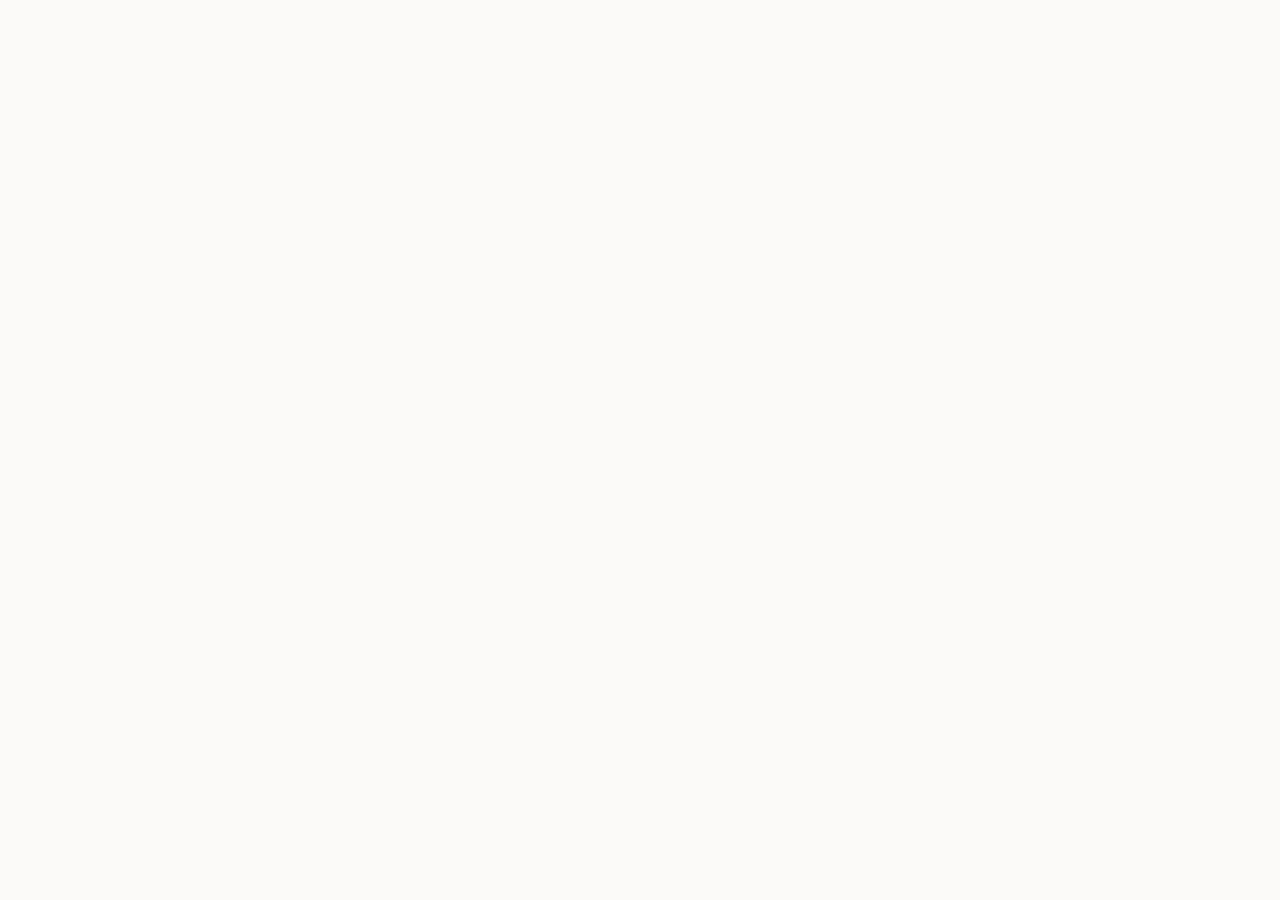
==== index.html @ 91e50dca "Set up project structure and design tokens" ====
<!doctype html>
<html lang="en">
  <head>
    <meta charset="UTF-8" />
    <meta name="viewport" content="width=device-width, initial-scale=1.0" />
    <title>AppTrack</title>

    <!-- Attached CSS -->
    <link rel="stylesheet" href="/css/landing.css" />
    <link rel="stylesheet" href="/css/general.css" />
    <link rel="stylesheet" href="/css/components.css" />
    <link rel="stylesheet" href="/css/dashboard.css" />
    <link rel="stylesheet" href="/css/queries.css" />

    <!-- Attached JS -->
    <script src="/js/script.js" defer></script>

    <!-- Attached Fonts: Fraunces, & Inter -->
    <link rel="preconnect" href="https://fonts.googleapis.com" />
    <link rel="preconnect" href="https://fonts.gstatic.com" crossorigin />
    <link
      href="https://fonts.googleapis.com/css2?family=Fraunces:ital,opsz,wght@0,9..144,100..900;1,9..144,100..900&family=Inter:ital,opsz,wght@0,14..32,100..900;1,14..32,100..900&display=swap"
      rel="stylesheet"
    />
  </head>
  <body></body>
</html>
---- css/landing.css ----
/* landing page sections */

/*========================*/
/* HERO SECTION          */
/*========================*/
---- css/general.css ----
/* (tokens, reset, base) */

/*
--- 01 TYPOGRAPHY
Root: 100% (1rem = 16px). rem = px / 16
- Font sizes (px): 10 / 12 / 14 / 16 / 18 / 20 / 24 / 30 / 36 / 44 / 52 / 62 / 74 / 86 / 98
  Pick 7-8 per project. Body text never below 16px.
- Fluid headings: clamp(min, rem + vw, max). Never pure vw (breaks user zoom).
- Weights: 400 regular / 500 medium / 600 semibold / 700 bold
- Line heights: 1.1 big headings / 1.25 small headings / 1.5 body (default) / 1.7 long text
- Letter spacing: -0.02em big headings / 0.08em small uppercase labels

--- 02 COLORS
Two layers: palette (raw values) + semantic roles (what components use).
Components only use semantic tokens. Check contrast: 4.5:1 text, 3:1 large text & UI.

--- 03 IMAGES / 04 ICONS
(ToolBox) One icon pack only. SVG only: https://lucide.dev

--- 05 SHADOWS: sm (small UI) / md (cards, dropdowns) / lg (modals)
--- 06 BORDER-RADIUS: sm 4 / md 8 / lg 12 / full

--- 07 WHITE SPACE
- Spacing (px): 2 / 4 / 8 / 12 / 16 / 24 / 32 / 48 / 64 / 80 / 96 / 128
- Container (px): 1300 (lg) / 1200 (md) + gutter on the sides

--- 08 ANIMATIONS / TRANSITIONS
- Durations: 200 / 300 / 500ms. Animations need a purpose.
- Name the properties you animate (never transition: all).
- Always respect prefers-reduced-motion.
*/

/*========================*/
/* DESIGN TOKENS          */
/*========================*/
:root {
  /* Font families */
  --ff-heading: 'Fraunces', serif;
  --ff-body: 'Inter', sans-serif;

  /* Font sizes */
  --fs-10: 0.625rem;
  --fs-12: 0.75rem;
  --fs-14: 0.875rem;
  --fs-16: 1rem;
  --fs-18: 1.125rem;
  --fs-20: 1.25rem;
  --fs-24: 1.5rem;
  --fs-30: 1.875rem;
  --fs-36: 2.25rem;
  --fs-44: 2.75rem;
  --fs-52: 3.25rem;
  --fs-62: 3.875rem;
  --fs-74: 4.625rem;
  --fs-86: 5.375rem;
  --fs-98: 6.125rem;

  /* Fluid sizes: clamp(min, rem + vw, max) */
  --fs-hero: clamp(2.75rem, 2.332rem + 1.714vw, 3.875rem);

  /* Font weights */
  --fw-regular: 400;
  --fw-medium: 500;
  --fw-semibold: 600;
  --fw-bold: 700;

  /* Line heights */
  --lh-tight: 1.1;
  --lh-snug: 1.25;
  --lh-normal: 1.5;
  --lh-relaxed: 1.7;

  /* Letter spacing */
  --ls-tight: -0.02em;
  --ls-normal: 0;
  --ls-wide: 0.08em;

  /* Spacing */
  --space-2: 0.125rem;
  --space-4: 0.25rem;
  --space-8: 0.5rem;
  --space-12: 0.75rem;
  --space-16: 1rem;
  --space-24: 1.5rem;
  --space-32: 2rem;
  --space-48: 3rem;
  --space-64: 4rem;
  --space-80: 5rem;
  --space-96: 6rem;
  --space-128: 8rem;

  /* Layout */
  --container-lg: 81.25rem;
  --container-md: 75rem;
  --gutter: 1.5rem;

  /* Border radius */
  --radius-sm: 0.25rem;
  --radius-md: 0.5rem;
  --radius-lg: 0.75rem;
  --radius-full: 9999px;

  /* Shadows */
  --shadow-sm: 0 1px 2px rgb(0 0 0 / 0.06);
  --shadow-md: 0 4px 12px rgb(0 0 0 / 0.08);
  --shadow-lg: 0 12px 32px rgb(0 0 0 / 0.14);

  /* Transitions */
  --duration-fast: 200ms;
  --duration-base: 300ms;
  --duration-slow: 500ms;
  --ease-out: cubic-bezier(0.22, 1, 0.36, 1);
  --ease-in-out: cubic-bezier(0.65, 0, 0.35, 1);

  /* Layers (z-index) */
  --z-dropdown: 100;
  --z-overlay: 200;
  --z-modal: 300;
  --z-toast: 400;

  /* Colors: palette (raw values, these are never used directly in components) */
  --teal-50: #eef7f5;
  --teal-100: #d5ede7;
  --teal-200: #abdacf;
  --teal-300: #79c1b1;
  --teal-400: #46a390;
  --teal-500: #23866f;
  --teal-600: #146c59;
  --teal-700: #105648;
  --teal-800: #0d443a;
  --teal-900: #0a3029;
  --stone-0: #ffffff;
  --stone-25: #fbfaf8;
  --stone-50: #f5f3ef;
  --stone-100: #ece9e3;
  --stone-200: #ddd9d1;
  --stone-300: #c4bfb5;
  --stone-400: #928c80;
  --stone-500: #79736a;
  --stone-600: #5c574f;
  --stone-700: #45413b;
  --stone-800: #2e2b27;
  --stone-900: #1c1a17;
  --amber-100: #fef3dc;
  --amber-500: #d99000;
  --amber-700: #8a5a00;
  --violet-100: #efebfb;
  --violet-500: #7c5cd6;
  --violet-700: #5b3fb0;
  --green-100: #e4f4ea;
  --green-500: #2e9a5c;
  --green-700: #17703f;
  --red-100: #fdecea;
  --red-500: #e04f43;
  --red-700: #b42318;
  --red-800: #912018;

  /* Colors: semantic roles */
  --color-bg: var(--stone-25);
  --color-surface: var(--stone-0);
  --color-surface-muted: var(--stone-50);
  --color-surface-sunken: var(--stone-100);
  --color-text-strong: var(--stone-900);
  --color-text: var(--stone-700);
  --color-text-muted: var(--stone-600);
  --color-text-placeholder: var(--stone-500);
  --color-primary: var(--teal-600);
  --color-primary-hover: var(--teal-700);
  --color-primary-subtle: var(--teal-50);
  --color-primary-strong: var(--teal-800);
  --color-text-on-primary: var(--stone-0);
  --color-border: var(--stone-200);
  --color-border-strong: var(--stone-400);
  --color-focus: var(--teal-500);
  --color-inverse-bg: var(--teal-900);
  --color-text-inverse: var(--teal-50);
  --color-text-inverse-muted: var(--teal-300);
  --color-status-applied-text: var(--stone-600);
  --color-status-applied-bg: var(--stone-50);
  --color-status-applied-dot: var(--stone-400);
  --color-status-interview-text: var(--amber-700);
  --color-status-interview-bg: var(--amber-100);
  --color-status-interview-dot: var(--amber-500);
  --color-status-second-text: var(--violet-700);
  --color-status-second-bg: var(--violet-100);
  --color-status-second-dot: var(--violet-500);
  --color-status-offer-text: var(--green-700);
  --color-status-offer-bg: var(--green-100);
  --color-status-offer-dot: var(--green-500);
  --color-status-rejected-text: var(--red-700);
  --color-status-rejected-bg: var(--red-100);
  --color-status-rejected-dot: var(--red-500);
  --color-danger-text: var(--red-700);
  --color-danger-bg: var(--red-100);
  --color-danger-border: var(--red-500);
  --color-overlay: var(--stone-900);
  --color-danger: var(--red-700);
  --color-danger-hover: var(--red-800);
}

/*========================*/
/* GLOBAL RESET & BASE    */
/*========================*/
*,
::before,
::after {
  margin: 0;
  padding: 0;
  box-sizing: border-box;
}

html {
  font-size: 100%;
}

@media (prefers-reduced-motion: no-preference) {
  html {
    scroll-behavior: smooth;
  }
}

body {
  font-family: var(--ff-body);
  font-size: var(--fs-16);
  font-weight: var(--fw-regular);
  line-height: var(--lh-normal);
  color: var(--color-text);
  background-color: var(--color-bg);
  -webkit-font-smoothing: antialiased;
}

h1,
h2,
h3,
h4 {
  font-family: var(--ff-heading);
  line-height: var(--lh-snug);
  color: var(--color-text-strong);
  text-wrap: balance;
}

p {
  text-wrap: pretty;
}

img,
picture,
svg,
video {
  display: block;
  max-width: 100%;
}

input,
button,
textarea,
select {
  font: inherit;
  color: inherit;
}

button {
  cursor: pointer;
}

:focus-visible {
  outline: 3px solid var(--color-focus);
  outline-offset: 3px;
}

@media (prefers-reduced-motion: reduce) {
  *,
  ::before,
  ::after {
    animation-duration: 0.01ms !important;
    animation-iteration-count: 1 !important;
    transition-duration: 0.01ms !important;
  }
}

/*=========================================*/
/* GENERAL REUSABLE COMPONENTS (Utilities) */
/*========================================*/
.container {
  width: 100%;
  max-width: calc(var(--container-md) + var(--gutter) * 2);
  margin-inline: auto;
  padding-inline: var(--gutter);
}

/* Hides content visually but keeps it for screen readers */
.sr-only {
  position: absolute;
  width: 1px;
  height: 1px;
  padding: 0;
  margin: -1px;
  overflow: hidden;
  clip: rect(0, 0, 0, 0);
  white-space: nowrap;
  border: 0;
}

/*==============================*/
/* HELPER CLASSES               */
/*==============================*/
.margin-bottom-sm {
  margin-bottom: var(--space-16);
}

.margin-bottom-md {
  margin-bottom: var(--space-32);
}

.margin-bottom-lg {
  margin-bottom: var(--space-64);
}
---- css/components.css ----
/* shared pieces: buttons, inputs, badges, modals, toast */
---- css/dashboard.css ----
/* header, tabs, table, cards, Up next */
---- css/queries.css ----
/* ==========================================================================
   MEDIA QUERIES - RESPONSIVE DESIGN SYSTEM (desktop-first, max-width)
   ========================================================================== */

/*
   RULES:
   - Media queries handle LAYOUT: collapse grids, stack rows, mobile nav,
     step down section spacing and gutter, hide decorative elements.
   - Type scales on its own with clamp(). The root font-size stays 100%.
   - Breakpoints in em: px / 16 = em (1em = 16px in queries, always).
   - CSS variables cannot be used inside media query conditions.
   - Place breakpoints where the design breaks, roughly every 150-300px.
*/

/* ====================================== */
/* BELOW 1344px (Smaller desktops) = 84em */
/* ====================================== */
@media (max-width: 84em) {
}

/* ============================================ */
/* BELOW 1232px (Landscape tablets) = 77em      */
/* ============================================ */
@media (max-width: 77em) {
}

/* ============================== */
/* BELOW 944px (Tablets) = 59em   */
/* ============================== */
@media (max-width: 59em) {
}

/* ===================================== */
/* BELOW 744px (Small tablets) = 46.5em  */
/* ===================================== */
@media (max-width: 46.5em) {
}

/* ============================== */
/* BELOW 544px (Phones) = 34em    */
/* ============================== */
@media (max-width: 34em) {
  :root {
    --gutter: 1rem;
  }
}
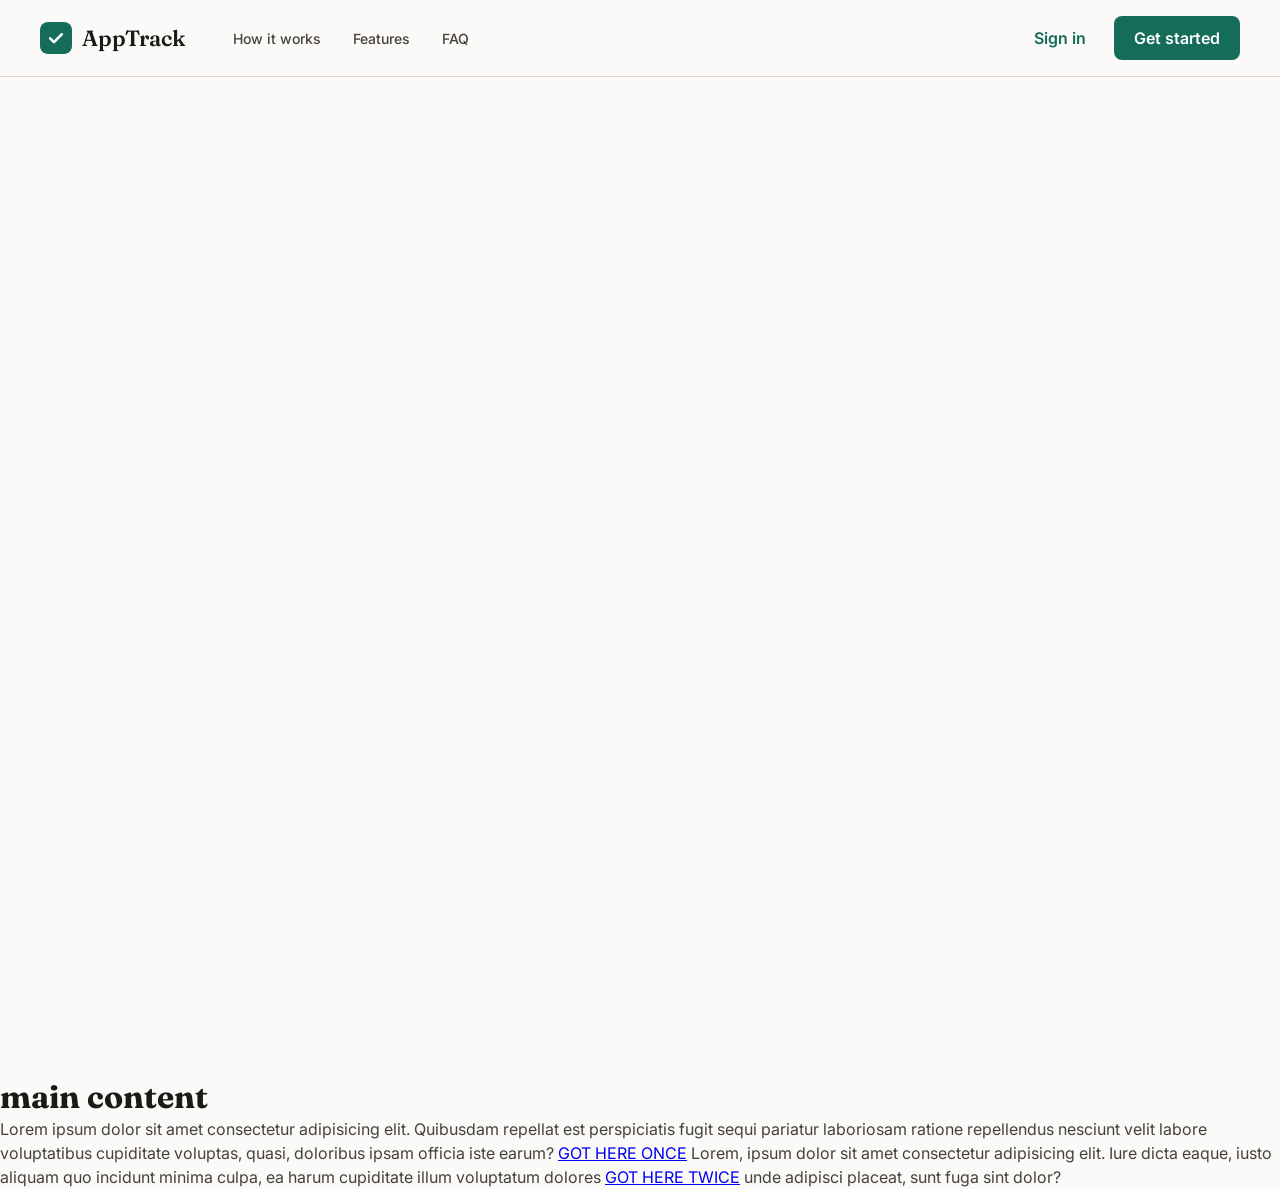
==== commit 5df6d856: "Add skip link, header and navigation" ====
--- a/index.html
+++ b/index.html
@@ -6,22 +6,116 @@
     <title>AppTrack</title>
 
     <!-- Attached CSS -->
-    <link rel="stylesheet" href="/css/landing.css" />
-    <link rel="stylesheet" href="/css/general.css" />
-    <link rel="stylesheet" href="/css/components.css" />
-    <link rel="stylesheet" href="/css/dashboard.css" />
-    <link rel="stylesheet" href="/css/queries.css" />
+    <link rel="stylesheet" href="css/general.css" />
+    <link rel="stylesheet" href="css/landing.css" />
+    <link rel="stylesheet" href="css/components.css" />
+    <link rel="stylesheet" href="css/dashboard.css" />
+    <link rel="stylesheet" href="css/queries.css" />
 
     <!-- Attached JS -->
-    <script src="/js/script.js" defer></script>
+    <script src="js/script.js" defer></script>
 
     <!-- Attached Fonts: Fraunces, & Inter -->
     <link rel="preconnect" href="https://fonts.googleapis.com" />
     <link rel="preconnect" href="https://fonts.gstatic.com" crossorigin />
     <link
-      href="https://fonts.googleapis.com/css2?family=Fraunces:ital,opsz,wght@0,9..144,100..900;1,9..144,100..900&family=Inter:ital,opsz,wght@0,14..32,100..900;1,14..32,100..900&display=swap"
+      href="https://fonts.googleapis.com/css2?family=Fraunces:opsz,wght@9..144,400;9..144,600&family=Inter:opsz,wght@14..32,400;14..32,500;14..32,600&display=swap"
       rel="stylesheet"
     />
   </head>
-  <body></body>
+  <body>
+    <a class="skip-link" href="#main-content">Skip to main content</a>
+
+    <header class="header">
+      <div class="header__wrapper container">
+        <a class="header__brand link-reset" href="#top">
+          <img class="header__logo" src="icons/logo-mark.svg" alt="" />
+          <span class="header__wordmark">AppTrack</span>
+        </a>
+
+        <nav class="nav" id="navigation">
+          <ul class="nav__items">
+            <li class="nav__item">
+              <a class="nav__link" href="#">How it works</a>
+            </li>
+
+            <li class="nav__item">
+              <a class="nav__link" href="#">Features</a>
+            </li>
+
+            <li class="nav__item">
+              <a class="nav__link" href="#">FAQ</a>
+            </li>
+          </ul>
+        </nav>
+
+        <div class="header__actions">
+          <button class="btn btn--ghost btn-reset" type="button">
+            Sign in
+          </button>
+
+          <button class="btn btn--primary btn-reset" type="button">
+            Get started
+          </button>
+        </div>
+
+        <button
+          class="header__btn-nav btn-reset"
+          type="button"
+          aria-label="navigation menu"
+          aria-expanded="false"
+          aria-controls="navigation"
+        >
+          <svg
+            class="header__icon-open"
+            aria-hidden="true"
+            width="24"
+            height="24"
+            viewBox="0 0 24 24"
+            fill="none"
+            stroke="currentColor"
+            stroke-width="1.75"
+            stroke-linecap="round"
+            stroke-linejoin="round"
+          >
+            <path d="M4 5h16" />
+            <path d="M4 12h16" />
+            <path d="M4 19h16" />
+          </svg>
+
+          <svg
+            class="header__icon-close"
+            aria-hidden="true"
+            width="24"
+            height="24"
+            viewBox="0 0 24 24"
+            fill="none"
+            stroke="currentColor"
+            stroke-width="1.75"
+            stroke-linecap="round"
+            stroke-linejoin="round"
+          >
+            <path d="M18 6 6 18" />
+            <path d="m6 6 12 12" />
+          </svg>
+        </button>
+      </div>
+    </header>
+
+    <main id="main-content">
+      <!-- testing ONLY -->
+      <h1 style="margin-top: 1000px">main content</h1>
+      <p>
+        Lorem ipsum dolor sit amet consectetur adipisicing elit. Quibusdam
+        repellat est perspiciatis fugit sequi pariatur laboriosam ratione
+        repellendus nesciunt velit labore voluptatibus cupiditate voluptas,
+        quasi, doloribus ipsam officia iste earum?
+        <a href="#">GOT HERE ONCE</a> Lorem, ipsum dolor sit amet consectetur
+        adipisicing elit. Iure dicta eaque, iusto aliquam quo incidunt minima
+        culpa, ea harum cupiditate illum voluptatum dolores
+        <a href="#">GOT HERE TWICE</a> unde adipisci placeat, sunt fuga sint
+        dolor?
+      </p>
+    </main>
+  </body>
 </html>
--- a/css/general.css
+++ b/css/general.css
@@ -1,4 +1,8 @@
-/* (tokens, reset, base) */
+/* 
+==========================================================================
+(TOKENS, RESET, BASE)
+=========================================================================== 
+*/
 
 /*
 --- 01 TYPOGRAPHY
@@ -7,7 +11,7 @@
   Pick 7-8 per project. Body text never below 16px.
 - Fluid headings: clamp(min, rem + vw, max). Never pure vw (breaks user zoom).
 - Weights: 400 regular / 500 medium / 600 semibold / 700 bold
-- Line heights: 1.1 big headings / 1.25 small headings / 1.5 body (default) / 1.7 long text
+- Line heights: 1.1 big headings / 1.25 small headings / 1.5 body (default) / 1.6 relaxed text
 - Letter spacing: -0.02em big headings / 0.08em small uppercase labels
 
 --- 02 COLORS
@@ -45,6 +49,7 @@
   --fs-16: 1rem;
   --fs-18: 1.125rem;
   --fs-20: 1.25rem;
+  --fs-22: 1.375rem; /* Only for the logo's wordmark */
   --fs-24: 1.5rem;
   --fs-30: 1.875rem;
   --fs-36: 2.25rem;
@@ -66,9 +71,11 @@
 
   /* Line heights */
   --lh-tight: 1.1;
+  --lh-dense: 1.2;
   --lh-snug: 1.25;
+  --lh-medium: 1.4;
   --lh-normal: 1.5;
-  --lh-relaxed: 1.7;
+  --lh-relaxed: 1.6;
 
   /* Letter spacing */
   --ls-tight: -0.02em;
@@ -79,8 +86,10 @@
   --space-2: 0.125rem;
   --space-4: 0.25rem;
   --space-8: 0.5rem;
+  --space-10: 0.625rem; /* For button padding and small gaps only (exception) */
   --space-12: 0.75rem;
   --space-16: 1rem;
+  --space-20: 1.25rem; /* For button padding and small gaps only (exception) */
   --space-24: 1.5rem;
   --space-32: 2rem;
   --space-48: 3rem;
@@ -117,6 +126,7 @@
   --z-overlay: 200;
   --z-modal: 300;
   --z-toast: 400;
+  --z-skip-link: 500;
 
   /* Colors: palette (raw values, these are never used directly in components) */
   --teal-50: #eef7f5;
@@ -288,6 +298,11 @@
   padding-inline: var(--gutter);
 }
 
+/* Hides content for everyone */
+.hidden {
+  display: none;
+}
+
 /* Hides content visually but keeps it for screen readers */
 .sr-only {
   position: absolute;
@@ -301,6 +316,24 @@
   border: 0;
 }
 
+/* Containers */
+.grid {
+  display: grid;
+  align-items: center;
+}
+
+.grid-2-cols {
+  grid-template-columns: repeat(2, 1fr);
+}
+
+.grid-4-cols {
+  grid-template-columns: repeat(4, 1fr);
+}
+
+.grid-6-cols {
+  grid-template-columns: repeat(6, 1fr);
+}
+
 /*==============================*/
 /* HELPER CLASSES               */
 /*==============================*/
--- a/css/landing.css
+++ b/css/landing.css
@@ -1,4 +1,128 @@
-/* landing page sections */
+/* 
+==========================================================================
+LANDING PAGE SECTIONS
+=========================================================================== 
+*/
+
+/*========================*/
+/* SKIP LINK SECTION      */
+/*========================*/
+.skip-link:link,
+.skip-link:visited {
+  width: 100%;
+  display: inline-block;
+  position: fixed;
+
+  text-decoration: none;
+  text-align: center;
+  color: var(--color-text-on-primary);
+  background-color: var(--color-primary);
+
+  font-size: var(--fs-18);
+  font-weight: var(--fw-semibold);
+  padding: var(--space-32);
+  translate: 0 -100%;
+  transition: translate var(--duration-fast) var(--ease-out);
+  z-index: var(--z-skip-link);
+}
+
+.skip-link:focus-visible {
+  outline: none;
+  outline-offset: 0;
+  translate: 0 0;
+}
+
+/*========================*/
+/* NAV SECTION          */
+/*========================*/
+
+.header__wrapper,
+.nav__items,
+.header__brand,
+.header__actions {
+  display: flex;
+  align-items: center;
+}
+
+.header {
+  /* position: sticky; */
+  border-bottom: 1px solid var(--color-border);
+  padding: var(--space-16) 0;
+}
+
+.header__wrapper {
+  gap: var(--space-48);
+}
+
+.nav {
+  flex: 1 0 0;
+}
+
+.nav__items {
+  gap: var(--space-32);
+  list-style: none;
+}
+
+.header__brand:link,
+.header__brand:visited {
+  gap: var(--space-10);
+}
+
+.header__brand:link .header__wordmark,
+.header__brand:visited .header__wordmark {
+  transition: color var(--duration-fast) var(--ease-out);
+}
+
+.header__brand:hover .header__wordmark,
+.header__brand:active .header__wordmark {
+  color: var(--color-primary);
+}
+
+.nav__link:link,
+.nav__link:visited {
+  color: inherit;
+  font-size: var(--fs-14);
+  font-weight: var(--fw-medium);
+  line-height: var(--lh-medium);
+  text-decoration: underline solid transparent 2px;
+  text-underline-offset: var(--space-4);
+  transition: text-decoration-color var(--duration-fast) var(--ease-out);
+}
+
+.nav__link:hover,
+.nav__link:active {
+  text-decoration-color: currentColor;
+}
+
+.header__wordmark {
+  font-size: var(--fs-22);
+  font-weight: var(--fw-semibold);
+  color: var(--color-text-strong);
+  font-family: var(--ff-heading);
+}
+
+.header__actions {
+  gap: var(--space-8);
+}
+
+/*========================*/
+/* MOBILE NAV SECTION      */
+/*========================*/
+.header__btn-nav {
+  display: none;
+  padding: var(--space-8) var(--space-10);
+  border-radius: var(--radius-md);
+  transition: background-color var(--duration-base) var(--ease-out);
+}
+
+.header__btn-nav:hover,
+.header__btn-nav:active {
+  background-color: var(--color-surface-muted);
+}
+
+.header__icon-close {
+  display: none;
+}
 
 /*========================*/
 /* HERO SECTION          */
--- a/css/components.css
+++ b/css/components.css
@@ -1 +1,48 @@
-/* shared pieces: buttons, inputs, badges, modals, toast */
+/* 
+==========================================================================
+  SHARED PIECES: BUTTONS, INPUTS, BADGES, MODALS, TOAST
+=========================================================================== 
+*/
+
+/* reset anchor (links) */
+.link-reset:link,
+.link-reset:visited {
+  text-decoration: none;
+}
+
+/* reset button */
+.btn-reset {
+  border: none;
+  background: none;
+}
+
+/* base button */
+.btn {
+  display: inline-block;
+  line-height: var(--lh-normal);
+  font-weight: var(--fw-semibold);
+  padding: var(--space-10) var(--space-20);
+  border-radius: var(--radius-md);
+  transition: background-color var(--duration-base) var(--ease-out);
+}
+
+/* primary button */
+.btn--primary {
+  color: var(--color-text-on-primary);
+  background-color: var(--color-primary);
+}
+
+.btn--primary:hover,
+.btn--primary:active {
+  background-color: var(--color-primary-hover);
+}
+
+/* ghost button */
+.btn--ghost {
+  color: var(--color-primary);
+}
+
+.btn--ghost:hover,
+.btn--ghost:active {
+  background-color: var(--color-surface-muted);
+}
--- a/css/dashboard.css
+++ b/css/dashboard.css
@@ -1 +1,5 @@
-/* header, tabs, table, cards, Up next */
+/* 
+==========================================================================
+  HEADER, TABS, TABLET, CARDS, UP NEXT
+=========================================================================== 
+*/
--- a/css/queries.css
+++ b/css/queries.css
@@ -1,6 +1,8 @@
-/* ==========================================================================
+/* 
+==========================================================================
    MEDIA QUERIES - RESPONSIVE DESIGN SYSTEM (desktop-first, max-width)
-   ========================================================================== */
+=========================================================================== 
+*/
 
 /*
    RULES:
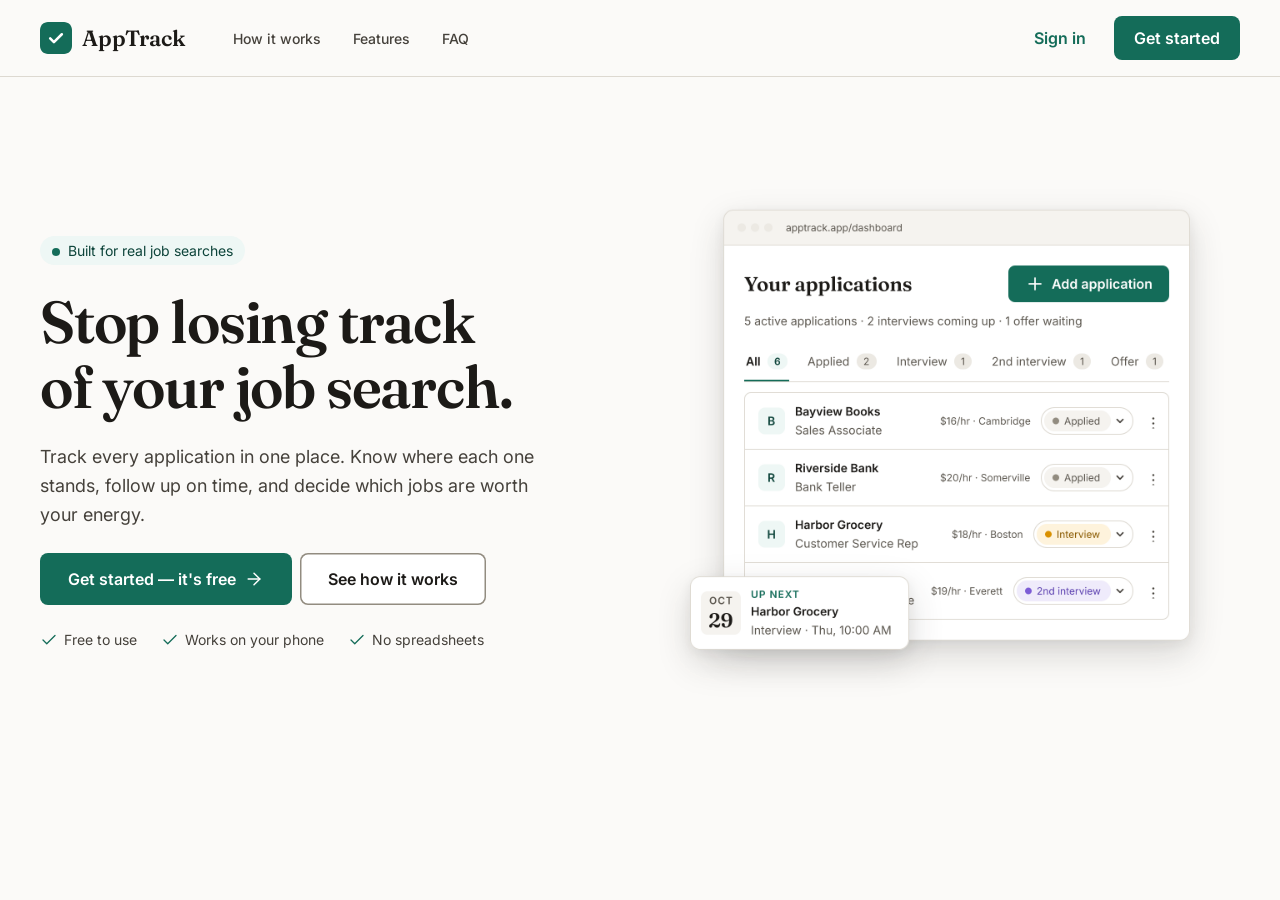
==== commit 5d419ba7: "Add hero section" ====
--- a/index.html
+++ b/index.html
@@ -7,8 +7,8 @@
 
     <!-- Attached CSS -->
     <link rel="stylesheet" href="css/general.css" />
+    <link rel="stylesheet" href="css/components.css" />
     <link rel="stylesheet" href="css/landing.css" />
-    <link rel="stylesheet" href="css/components.css" />
     <link rel="stylesheet" href="css/dashboard.css" />
     <link rel="stylesheet" href="css/queries.css" />
 
@@ -28,7 +28,7 @@
 
     <header class="header">
       <div class="header__wrapper container">
-        <a class="header__brand link-reset" href="#top">
+        <a class="header__brand link" href="#top">
           <img class="header__logo" src="icons/logo-mark.svg" alt="" />
           <span class="header__wordmark">AppTrack</span>
         </a>
@@ -50,17 +50,15 @@
         </nav>
 
         <div class="header__actions">
-          <button class="btn btn--ghost btn-reset" type="button">
-            Sign in
-          </button>
-
-          <button class="btn btn--primary btn-reset" type="button">
+          <button class="btn btn--sm btn--ghost" type="button">Sign in</button>
+
+          <button class="btn btn--sm btn--primary" type="button">
             Get started
           </button>
         </div>
 
         <button
-          class="header__btn-nav btn-reset"
+          class="header__btn-nav btn"
           type="button"
           aria-label="navigation menu"
           aria-expanded="false"
@@ -103,19 +101,124 @@
     </header>
 
     <main id="main-content">
-      <!-- testing ONLY -->
-      <h1 style="margin-top: 1000px">main content</h1>
-      <p>
-        Lorem ipsum dolor sit amet consectetur adipisicing elit. Quibusdam
-        repellat est perspiciatis fugit sequi pariatur laboriosam ratione
-        repellendus nesciunt velit labore voluptatibus cupiditate voluptas,
-        quasi, doloribus ipsam officia iste earum?
-        <a href="#">GOT HERE ONCE</a> Lorem, ipsum dolor sit amet consectetur
-        adipisicing elit. Iure dicta eaque, iusto aliquam quo incidunt minima
-        culpa, ea harum cupiditate illum voluptatum dolores
-        <a href="#">GOT HERE TWICE</a> unde adipisci placeat, sunt fuga sint
-        dolor?
-      </p>
+      <section class="hero">
+        <div class="hero__wrapper container">
+          <div class="hero__content">
+            <div class="hero__textbox">
+              <span class="hero__tag">Built for real job searches</span>
+
+              <h1 class="hero__title">Stop losing track of your job search.</h1>
+              <p class="hero__description">
+                Track every application in one place. Know where each one
+                stands, follow up on time, and decide which jobs are worth your
+                energy.
+              </p>
+            </div>
+
+            <div class="hero__actions">
+              <button
+                class="btn btn--primary btn--lg btn--icon-align"
+                type="button"
+              >
+                <span>Get started &mdash; it's free</span>
+                <svg
+                  class="hero__btn-icon"
+                  aria-hidden="true"
+                  width="24"
+                  height="24"
+                  viewBox="0 0 24 24"
+                  fill="none"
+                  stroke="currentColor"
+                  stroke-width="1.75"
+                  stroke-linecap="round"
+                  stroke-linejoin="round"
+                >
+                  <path d="M5 12h14" />
+                  <path d="m12 5 7 7-7 7" />
+                </svg>
+              </button>
+
+              <a class="link btn btn--secondary btn--lg" href="#"
+                >See how it works</a
+              >
+            </div>
+
+            <ul class="hero__benefits">
+              <li class="hero__benefit">
+                <svg
+                  class="hero__benefit-icon"
+                  aria-hidden="true"
+                  width="24"
+                  height="24"
+                  viewBox="0 0 24 24"
+                  fill="none"
+                  stroke="currentColor"
+                  stroke-width="1.75"
+                  stroke-linecap="round"
+                  stroke-linejoin="round"
+                >
+                  <path d="M20 6 9 17l-5-5" />
+                </svg>
+                Free to use
+              </li>
+
+              <li class="hero__benefit">
+                <svg
+                  class="hero__benefit-icon"
+                  aria-hidden="true"
+                  width="24"
+                  height="24"
+                  viewBox="0 0 24 24"
+                  fill="none"
+                  stroke="currentColor"
+                  stroke-width="1.75"
+                  stroke-linecap="round"
+                  stroke-linejoin="round"
+                >
+                  <path d="M20 6 9 17l-5-5" />
+                </svg>
+                Works on your phone
+              </li>
+
+              <li class="hero__benefit">
+                <svg
+                  class="hero__benefit-icon"
+                  aria-hidden="true"
+                  width="24"
+                  height="24"
+                  viewBox="0 0 24 24"
+                  fill="none"
+                  stroke="currentColor"
+                  stroke-width="1.75"
+                  stroke-linecap="round"
+                  stroke-linejoin="round"
+                >
+                  <path d="M20 6 9 17l-5-5" />
+                </svg>
+                No spreadsheets
+              </li>
+            </ul>
+          </div>
+
+          <picture class="hero__picture">
+            <source
+              media="(max-width: 46.5em)"
+              srcset="img/img-hero-mobile.webp"
+              width="462"
+              height="690"
+            />
+
+            <img
+              class="hero__image"
+              src="img/img-hero-desktop.webp"
+              alt="AppTrack dashboard listing job applications, each with its status, and an upcoming interview reminder."
+              fetchpriority="high"
+              width="720"
+              height="648"
+            />
+          </picture>
+        </div>
+      </section>
     </main>
   </body>
 </html>
--- a/css/general.css
+++ b/css/general.css
@@ -85,12 +85,15 @@
   /* Spacing */
   --space-2: 0.125rem;
   --space-4: 0.25rem;
+  --space-6: 0.375rem; /* Only for the hero checkmarks icon and text small gap (exception) */
   --space-8: 0.5rem;
-  --space-10: 0.625rem; /* For button padding and small gaps only (exception) */
+  --space-10: 0.625rem; /* Only for button padding and small gaps (exception) */
   --space-12: 0.75rem;
+  --space-14: 0.875rem; /* Only for hero button padding (exception) */
   --space-16: 1rem;
-  --space-20: 1.25rem; /* For button padding and small gaps only (exception) */
+  --space-20: 1.25rem; /* Only for button padding and small gaps (exception) */
   --space-24: 1.5rem;
+  --space-28: 1.75rem; /* Only for hero button padding (exception) */
   --space-32: 2rem;
   --space-48: 3rem;
   --space-64: 4rem;
@@ -244,6 +247,7 @@
 h3,
 h4 {
   font-family: var(--ff-heading);
+  font-weight: var(--fw-semibold);
   line-height: var(--lh-snug);
   color: var(--color-text-strong);
   text-wrap: balance;
@@ -259,6 +263,7 @@
 video {
   display: block;
   max-width: 100%;
+  height: auto;
 }
 
 input,
@@ -316,7 +321,7 @@
   border: 0;
 }
 
-/* Containers */
+/* Grid containers */
 .grid {
   display: grid;
   align-items: center;
--- a/css/components.css
+++ b/css/components.css
@@ -4,29 +4,39 @@
 =========================================================================== 
 */
 
-/* reset anchor (links) */
-.link-reset:link,
-.link-reset:visited {
+/* link default (removing anchor defaults) */
+.link:link,
+.link:visited {
   text-decoration: none;
 }
 
-/* reset button */
-.btn-reset {
+/* button default (removing button defaults) */
+.btn {
   border: none;
   background: none;
-}
-
-/* base button */
-.btn {
   display: inline-block;
-  line-height: var(--lh-normal);
   font-weight: var(--fw-semibold);
-  padding: var(--space-10) var(--space-20);
   border-radius: var(--radius-md);
   transition: background-color var(--duration-base) var(--ease-out);
 }
 
-/* primary button */
+/* button size (small: 10/20 & large: 14/28 padding)*/
+.btn--sm {
+  padding: var(--space-10) var(--space-20);
+}
+
+.btn--lg {
+  padding: var(--space-14) var(--space-28);
+}
+
+/* flex rule to alight button text and icon only */
+.btn--icon-align {
+  display: inline-flex;
+  align-items: center;
+  gap: var(--space-8);
+}
+
+/* primary button (primary color) */
 .btn--primary {
   color: var(--color-text-on-primary);
   background-color: var(--color-primary);
@@ -37,7 +47,25 @@
   background-color: var(--color-primary-hover);
 }
 
-/* ghost button */
+/* secondary button (clear background & border)*/
+.btn--secondary {
+  color: var(--color-text-strong);
+  box-shadow: inset 0 0 0 1.5px var(--color-border-strong);
+  background-color: var(--color-surface);
+}
+
+.btn--secondary:hover,
+.btn--secondary:active {
+  background-color: var(--color-surface-muted);
+}
+
+/* inverse button (light background & primary color on text) */
+.btn--inverse {
+  color: var(--color-primary-strong);
+  background-color: var(--color-primary-subtle);
+}
+
+/* ghost button (no background & primary color on text) */
 .btn--ghost {
   color: var(--color-primary);
 }
@@ -46,3 +74,14 @@
 .btn--ghost:active {
   background-color: var(--color-surface-muted);
 }
+
+/* delete button (red background) */
+.btn--danger {
+  color: var(--color-text-on-primary);
+  background-color: var(--color-danger);
+}
+
+.btn--danger:hover,
+.btn--danger:active {
+  background-color: var(--color-danger-hover);
+}
--- a/css/landing.css
+++ b/css/landing.css
@@ -63,8 +63,7 @@
   list-style: none;
 }
 
-.header__brand:link,
-.header__brand:visited {
+.header__brand {
   gap: var(--space-10);
 }
 
@@ -111,8 +110,6 @@
 .header__btn-nav {
   display: none;
   padding: var(--space-8) var(--space-10);
-  border-radius: var(--radius-md);
-  transition: background-color var(--duration-base) var(--ease-out);
 }
 
 .header__btn-nav:hover,
@@ -127,3 +124,81 @@
 /*========================*/
 /* HERO SECTION          */
 /*========================*/
+.hero__content,
+.hero__textbox {
+  display: flex;
+  flex-direction: column;
+  gap: var(--space-24);
+}
+
+.hero {
+  margin: var(--space-96) 0 var(--space-128) 0;
+}
+
+.hero__wrapper {
+  display: grid;
+  grid-template-columns: 536fr 600fr;
+  align-items: center;
+  column-gap: var(--space-64);
+}
+
+.hero__tag {
+  align-self: flex-start;
+  font-size: var(--fs-14);
+  color: var(--color-primary-strong);
+  padding: var(--space-4) var(--space-12);
+  border-radius: var(--radius-full);
+  background-color: var(--color-primary-subtle);
+}
+
+.hero__tag::before {
+  content: '';
+  display: inline-block;
+  height: var(--space-8);
+  width: var(--space-8);
+  background-color: var(--color-primary);
+  border-radius: var(--radius-full);
+  margin-right: var(--space-8);
+}
+
+.hero__title {
+  font-size: var(--fs-hero);
+  line-height: var(--lh-tight);
+  letter-spacing: var(--ls-tight);
+}
+
+.hero__description {
+  font-size: var(--fs-18);
+  line-height: var(--lh-relaxed);
+}
+
+.hero__actions {
+  display: flex;
+  align-items: center;
+  gap: var(--space-8);
+}
+
+.hero__btn-icon {
+  height: 1.25em;
+  width: 1.25em;
+}
+
+.hero__benefits {
+  display: flex;
+  align-items: center;
+  gap: var(--space-24);
+  list-style: none;
+}
+
+.hero__benefit {
+  display: flex;
+  align-items: center;
+  gap: var(--space-6);
+  font-size: var(--fs-14);
+}
+
+.hero__benefit-icon {
+  height: calc(18 / 14 * 1em);
+  width: calc(18 / 14 * 1em);
+  color: var(--color-primary);
+}
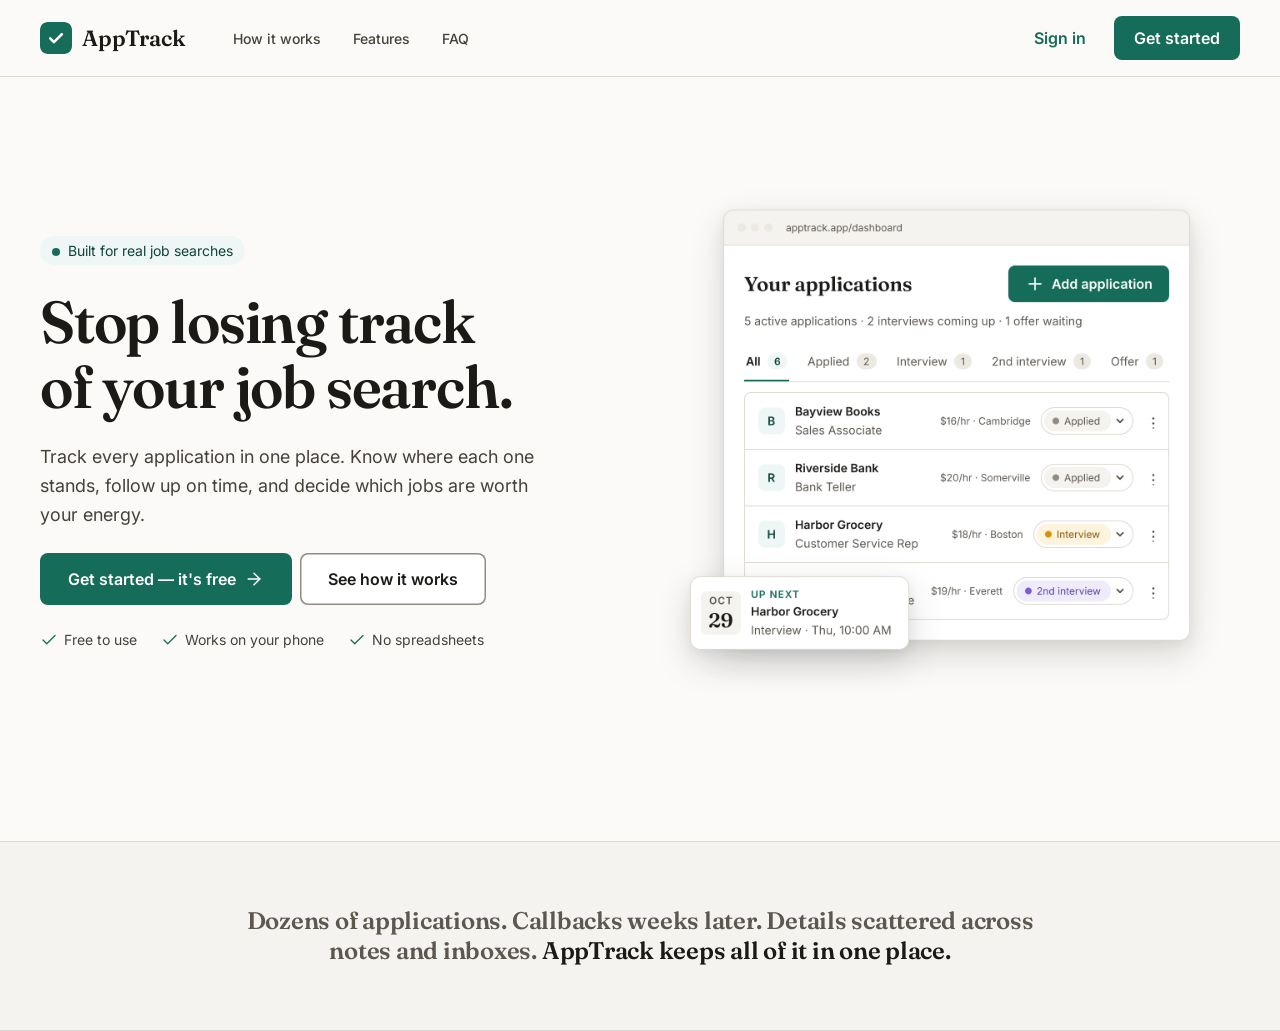
==== commit c23c2e0c: "Add statement band" ====
--- a/index.html
+++ b/index.html
@@ -219,6 +219,18 @@
           </picture>
         </div>
       </section>
+
+      <div class="statement">
+        <div class="container container--statement">
+          <p class="statement__text">
+            Dozens of applications. Callbacks weeks later. Details scattered
+            across notes and inboxes.
+            <strong class="statement__highlight">
+              AppTrack keeps all of it in one place.
+            </strong>
+          </p>
+        </div>
+      </div>
     </main>
   </body>
 </html>
--- a/css/general.css
+++ b/css/general.css
@@ -10,9 +10,9 @@
 - Font sizes (px): 10 / 12 / 14 / 16 / 18 / 20 / 24 / 30 / 36 / 44 / 52 / 62 / 74 / 86 / 98
   Pick 7-8 per project. Body text never below 16px.
 - Fluid headings: clamp(min, rem + vw, max). Never pure vw (breaks user zoom).
-- Weights: 400 regular / 500 medium / 600 semibold / 700 bold
-- Line heights: 1.1 big headings / 1.25 small headings / 1.5 body (default) / 1.6 relaxed text
-- Letter spacing: -0.02em big headings / 0.08em small uppercase labels
+- Weights: 400 regular / 500 medium / 600 semibold / 700 bold.
+- Line heights: 1.1 big headings / 1.25 small headings / 1.5 body (default) / 1.6 relaxed text.
+- Letter spacing: h1 -0.02em, h2 -0.015em, h3 -0.01em, h4 -0.005em, normal 0, small upper labels 0.08em.
 
 --- 02 COLORS
 Two layers: palette (raw values) + semantic roles (what components use).
@@ -79,6 +79,9 @@
 
   /* Letter spacing */
   --ls-tight: -0.02em;
+  --ls-dense: -0.015em;
+  --ls-snug: -0.01em;
+  --ls-medium: -0.005em;
   --ls-normal: 0;
   --ls-wide: 0.08em;
 
@@ -104,6 +107,7 @@
   /* Layout */
   --container-lg: 81.25rem;
   --container-md: 75rem;
+  --container-statement: 50rem; /* For STATEMENT BAND only (800px) */
   --gutter: 1.5rem;
 
   /* Border radius */
--- a/css/landing.css
+++ b/css/landing.css
@@ -202,3 +202,32 @@
   width: calc(18 / 14 * 1em);
   color: var(--color-primary);
 }
+
+/*========================*/
+/* STATEMENT BAND SECTION  */
+/*========================*/
+.statement {
+  text-align: center;
+  padding: var(--space-64) 0;
+  border-top: 1px solid var(--color-border);
+  border-bottom: 1px solid var(--color-border);
+  background-color: var(--color-surface-muted);
+}
+
+.container--statement {
+  max-width: calc(var(--container-statement) + var(--gutter) * 2);
+}
+
+.statement__text {
+  color: var(--color-text-muted);
+  font-size: var(--fs-24);
+  font-family: var(--ff-heading);
+  font-weight: var(--fw-semibold);
+  line-height: var(--lh-snug);
+  letter-spacing: var(--ls-snug);
+}
+
+.statement__highlight {
+  color: var(--color-text-strong);
+  font-weight: inherit;
+}
